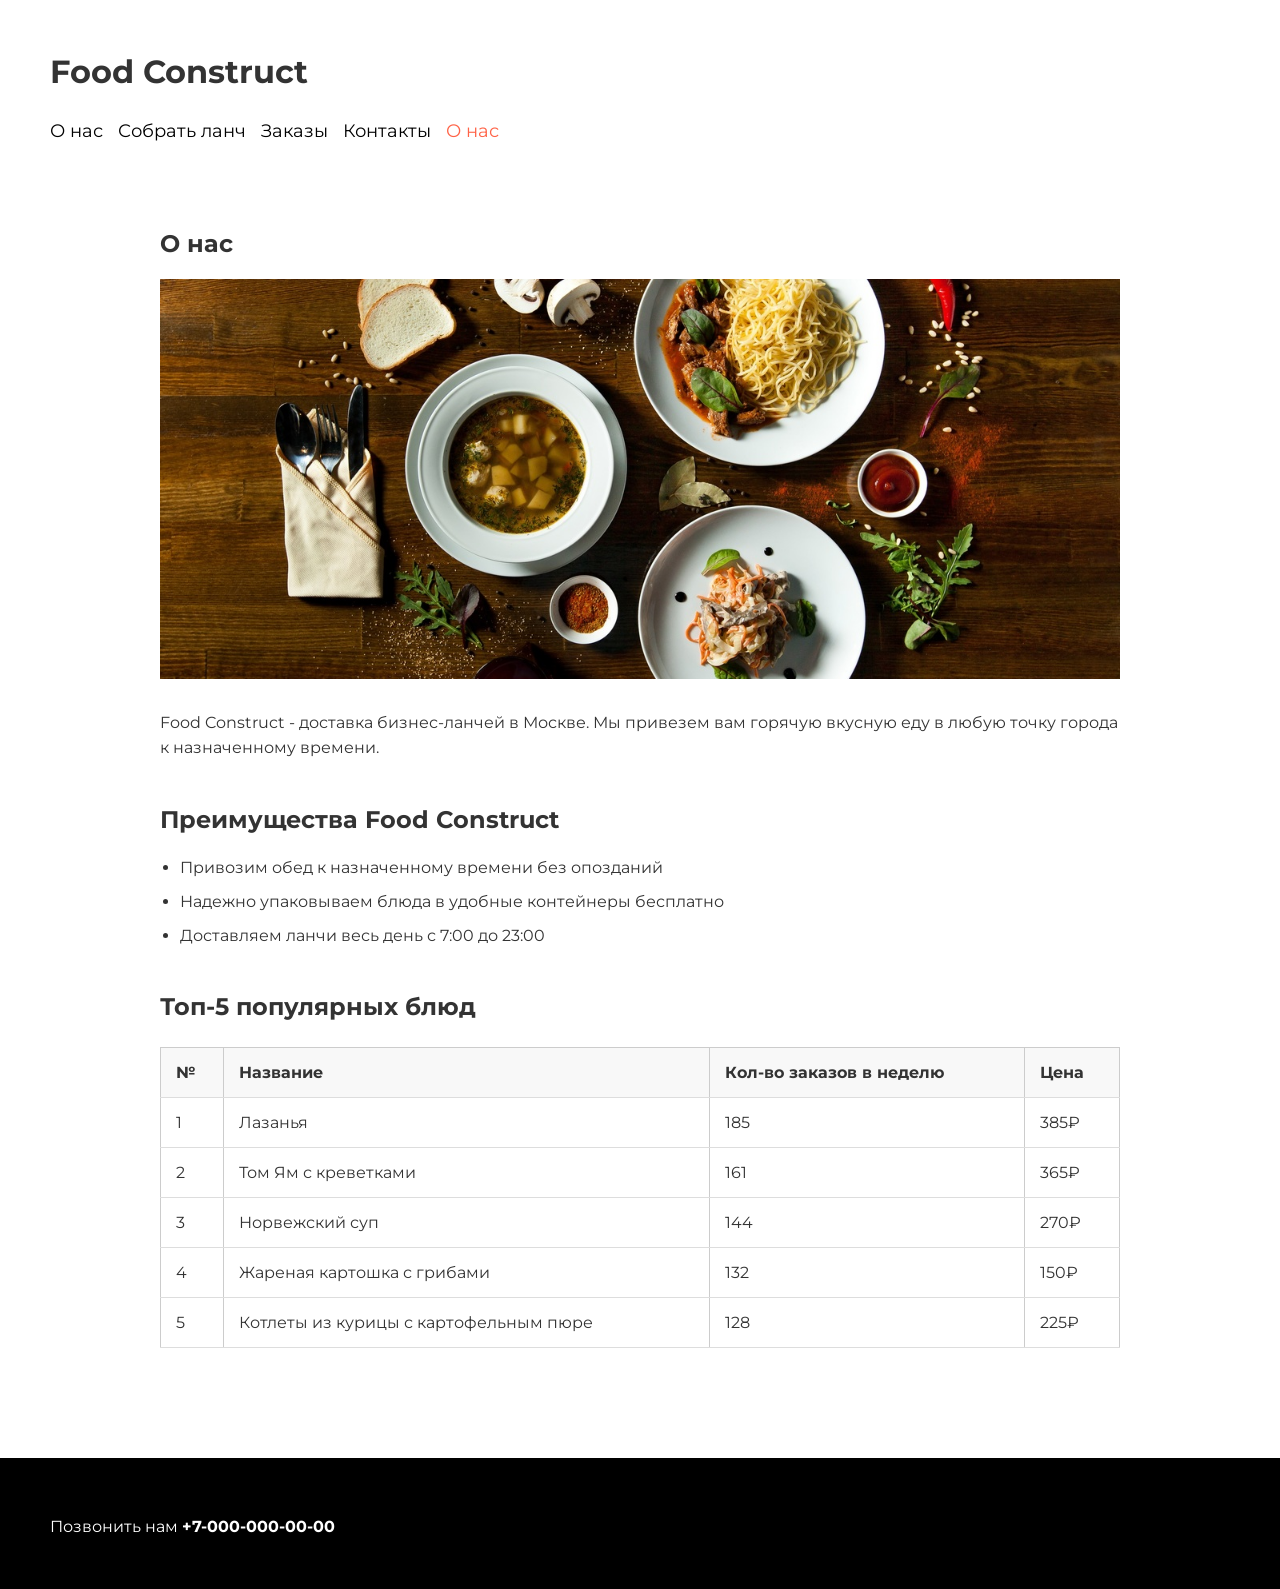
==== index.html @ a6ccbc45 "Add files via upload" ====
﻿﻿
<!DOCTYPE html>
<html lang="ru">
<head>
    <meta charset="UTF-8">
    <meta name="viewport" content="width=device-width, initial-scale=1.0">
    <title>Food Construct - Доставка ланчей</title>
    <!-- Подключаем шрифт Montserrat из Google Fonts -->
    <link rel="preconnect" href="https://fonts.googleapis.com">
    <link rel="preconnect" href="https://fonts.gstatic.com" crossorigin>
    <link href="https://fonts.googleapis.com/css2?family=Montserrat:wght@400;700&display=swap" rel="stylesheet">
    <link rel="stylesheet" href="style.css">
</head>
<body>

    <header>
        <h1>Food Construct</h1>
        <nav>
            <a href="#">О нас</a>
            <a href="lunch.html">Собрать ланч</a>
            <a href="orders.html">Заказы</a>
            <a href="#contacts">Контакты</a>
            <a href="index.html" id="active">О нас</a>
        </nav>
    </header>

    <main>
        <!-- Блок с информацией о компании -->
        <section>
            <h2>О нас</h2>
            <img src="images/food.jpg" alt="Разнообразная еда">
            <p>Food Construct - доставка бизнес-ланчей в Москве. Мы привезем вам горячую вкусную еду в любую точку города к назначенному времени.</p>
        </section>

        <!-- Блок с преимуществами -->
        <section>
            <h2>Преимущества Food Construct</h2>
            <ul>
                <li>Привозим обед к назначенному времени без опозданий</li>
                <li>Надежно упаковываем блюда в удобные контейнеры бесплатно</li>
                <li>Доставляем ланчи весь день с 7:00 до 23:00</li>
            </ul>
        </section>

        <!-- Блок с таблицей популярных блюд -->
        <section>
            <h2>Топ-5 популярных блюд</h2>
            <table>
                <thead>
                    <tr>
                        <th>№</th>
                        <th>Название</th>
                        <th>Кол-во заказов в неделю</th>
                        <th>Цена</th>
                    </tr>
                </thead>
                <tbody>
                    <tr>
                        <td>1</td>
                        <td>Лазанья</td>
                        <td>185</td>
                        <td>385₽</td>
                    </tr>
                    <tr>
                        <td>2</td>
                        <td>Том Ям с креветками</td>
                        <td>161</td>
                        <td>365₽</td>
                    </tr>
                    <tr>
                        <td>3</td>
                        <td>Норвежский суп</td>
                        <td>144</td>
                        <td>270₽</td>
                    </tr>
                    <tr>
                        <td>4</td>
                        <td>Жареная картошка с грибами</td>
                        <td>132</td>
                        <td>150₽</td>
                    </tr>
                    <tr>
                        <td>5</td>
                        <td>Котлеты из курицы с картофельным пюре</td>
                        <td>128</td>
                        <td>225₽</td>
                    </tr>
                </tbody>
            </table>
        </section>
    </main>

    <footer id="contacts">
        <p>Позвонить нам <a href="tel:+70000000000">+7-000-000-00-00</a></p>
    </footer>

</body>
</html>
---- style.css ----
/* Универсальный селектор для настройки box-sizing */
* {
    box-sizing: border-box;
}

body {
    margin: 0;
    padding: 0;
    font-family: 'Montserrat', sans-serif; /* Применяем Google шрифт */
    line-height: 1.6;
    color: #333;
    display: flex;
    flex-direction: column;
    min-height: 100vh;
}

/* Стили для шапки */
header {
    padding: 20px 50px;
    margin-bottom: 20px;
}

header h1 {
    font-size: 32px;
    margin: 0 0 20px 0;
}

nav {
    display: flex;
    gap: 15px;
    flex-wrap: wrap;
}

/* Стили для ссылок */
nav a {
    text-decoration: none;
    font-family: 'Montserrat', sans-serif;
    font-size: 18px;
    color: #000;
    transition: color 0.3s;
}

/* Эффект при наведении на ссылки */
nav a:hover {
    color: #ff6b6b;
}

/* Основной контейнер */
main {
    max-width: 1000px;
    margin: 0 auto;
    padding: 20px;
    flex: 1;
}

section {
    margin-bottom: 40px;
}

h2 {
    font-size: 24px;
    margin-bottom: 15px;
}

/* Стили для изображения */
img {
    width: 100%;
    height: auto;
    max-height: 400px;
    object-fit: cover;
    margin-bottom: 15px;
}

p {
    font-size: 16px;
    margin-bottom: 10px;
}

/* Стили для списка */
ul {
    padding-left: 20px;
}

li {
    margin-bottom: 8px;
}

/* Стили для таблицы */
table {
    width: 100%;
    border-collapse: collapse; /* Обязательное свойство по заданию */
    margin-top: 20px;
}

th, td {
    border: 1px solid #ccc; /* Граница */
    padding: 12px; /* Внутренние отступы */
    text-align: left; /* Выравнивание текста */
}

th {
    background-color: #f9f9f9;
}

/* Стили для футера */
footer {
    background-color: black; /* Обязательно по заданию */
    color: white; /* Обязательно по заданию */
    padding: 40px 50px;
    margin-top: 50px;
}

footer a {
    color: white;
    text-decoration: none;
    font-weight: bold;
}

footer a:hover {
    color: #ccc;
}

#active {
    color: tomato;
}

@media (max-width: 800px) {
    nav {
        justify-content: space-between;
    }

    h1 {
        text-align: center;
    }

    img {
        width: 500px;
    }
}

@media (max-width: 600px) {
    nav {
        flex-direction: column;
        align-items: center;
    }

    nav a {
        font-size: 22px;
    }

    img {
        width: 100%;
    }
}

@media (max-width: 400px) {
    table {
        font-size: 14px;
    }
}

/* Стили для фильтров */
.filters {
    display: flex;
    gap: 10px;
    margin-bottom: 20px;
    flex-wrap: wrap;
}

.filter-btn {
    padding: 8px 16px;
    background-color: #f0f0f0;
    border: 2px solid #ddd;
    border-radius: 20px;
    cursor: pointer;
    font-size: 14px;
    transition: all 0.3s ease;
}

.filter-btn:hover {
    background-color: #e0e0e0;
}

.filter-btn.active {
    background-color: #4CAF50;
    color: white;
    border-color: #4CAF50;
}

/* Скрываем выпадающие списки, но оставляем их для работы формы */
.form-block select {
    display: none;
}
/* Также можно скрыть их подписи (label) */
.form-block label[for="soup"],
.form-block label[for="main"],
.form-block label[for="salad"],
.form-block label[for="drink"],
.form-block label[for="dessert"] {
    display: none;
}

.radio label {
    display: inline-block !important; /* !important заставит их показаться */
    margin-left: 5px;
    cursor: pointer;
}

.form-block label[for="name"],
.form-block label[for="email"],
.form-block label[for="phone"],
.form-block label[for="address"],
.form-block label[for="comment"],
.form-block label[for="time-input"] {
    display: block;
    margin-top: 10px;
    font-weight: bold;
}

/* Таблица заказов */
.table-container { overflow-x: auto; margin-top: 20px; }
table { width: 100%; border-collapse: collapse; background: white; }
th, td { padding: 15px; border-bottom: 1px solid #ddd; text-align: left; }
th { background: #f8f8f8; }

/* Модальное окно */
.modal-overlay {
    position: fixed; top: 0; left: 0; width: 100%; height: 100%;
    background: rgba(0,0,0,0.5); display: flex; justify-content: center; align-items: center;
    z-index: 2000; transition: 0.3s;
}
.modal-overlay.hidden { display: none; }
.modal-window {
    background: white; width: 90%; max-width: 600px; border-radius: 10px;
    box-shadow: 0 5px 20px rgba(0,0,0,0.3); overflow: hidden;
}
.modal-header { padding: 20px; border-bottom: 1px solid #eee; display: flex; justify-content: space-between; align-items: center; }
.modal-close { cursor: pointer; font-size: 24px; }
.modal-body { padding: 20px; max-height: 70vh; overflow-y: auto; line-height: 1.6; }
.modal-footer { padding: 20px; border-top: 1px solid #eee; text-align: right; }
.modal-footer button { margin-left: 10px; padding: 10px 20px; border-radius: 5px; cursor: pointer; }

/* Кнопки иконок */
.action-btn { cursor: pointer; margin-right: 10px; font-size: 18px; text-decoration: none; color: #333; }
.action-btn:hover { color: tomato; }

/* Уведомления */
#notification-container { position: fixed; top: 20px; right: 20px; z-index: 3000; }
.toast { background: #333; color: white; padding: 15px 25px; border-radius: 5px; margin-bottom: 10px; animation: slideIn 0.3s; }
@keyframes slideIn { from { transform: translateX(100%); } to { transform: translateX(0); } }
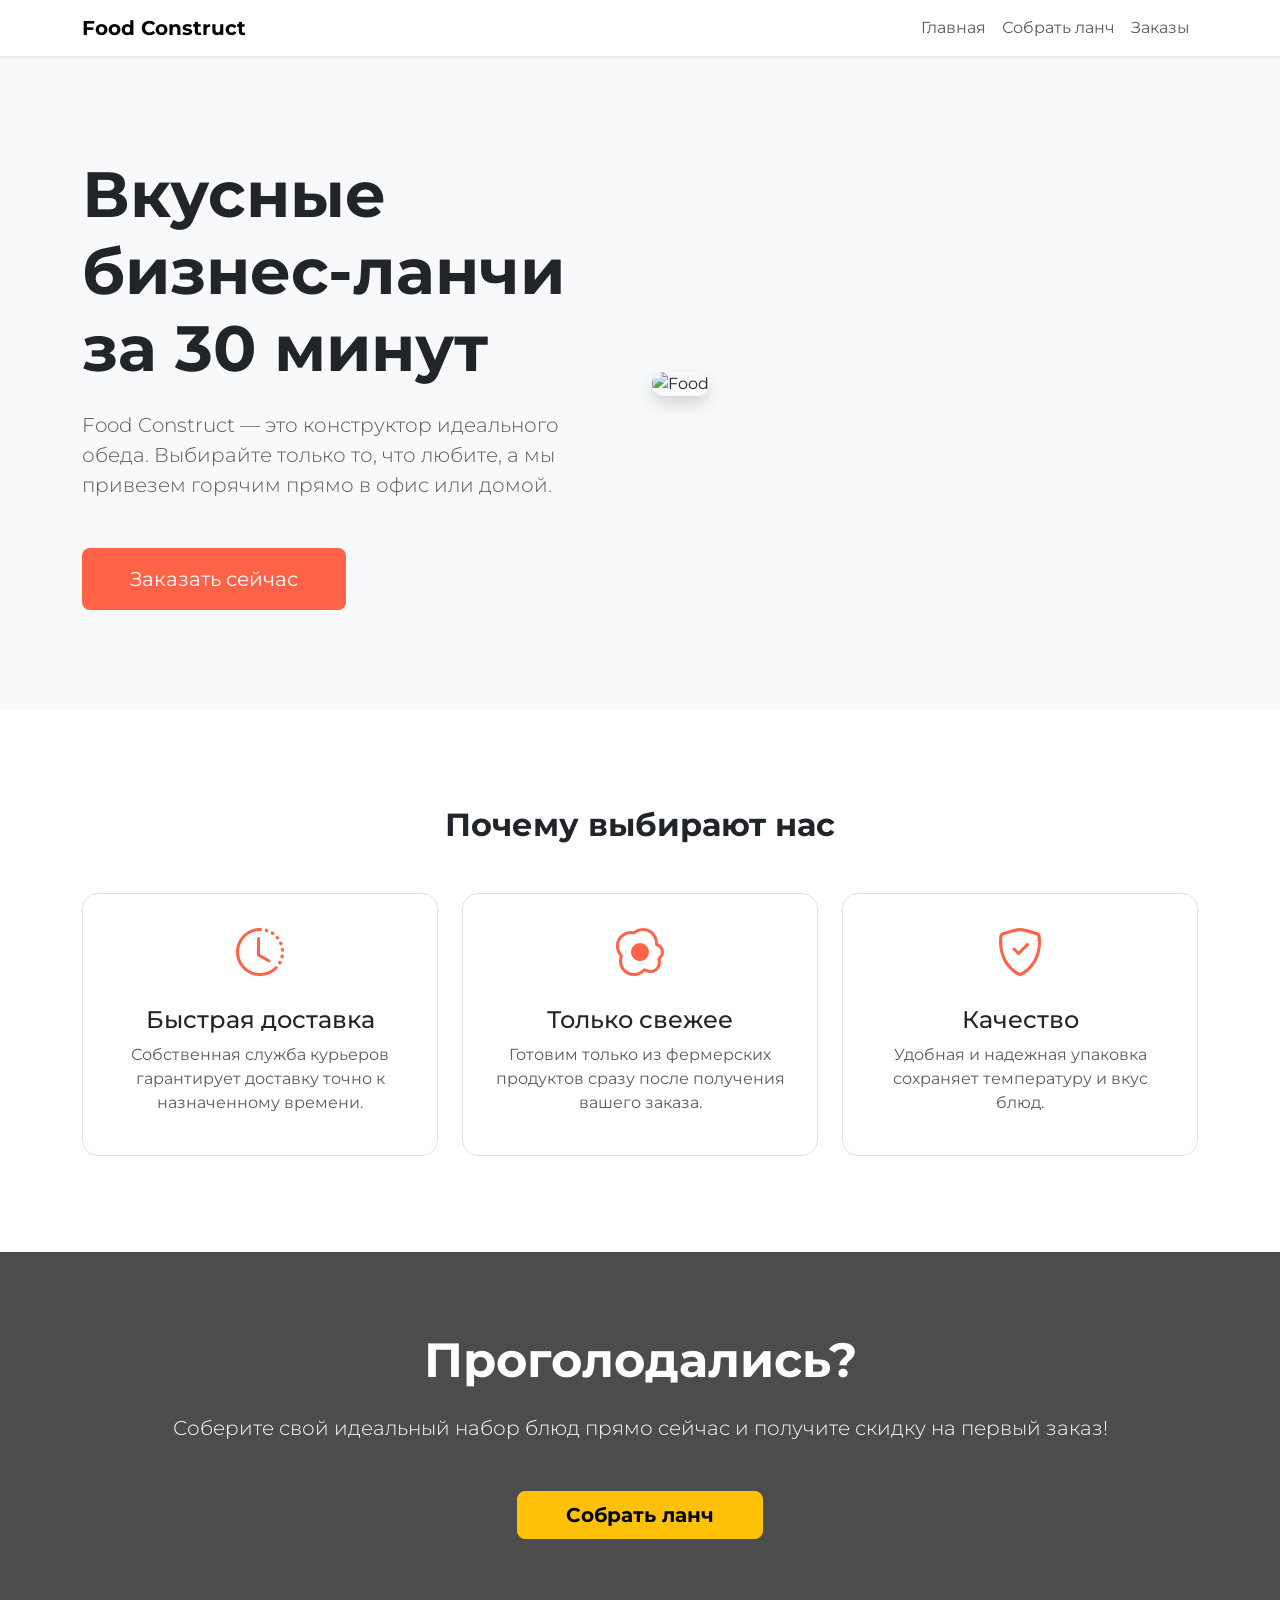
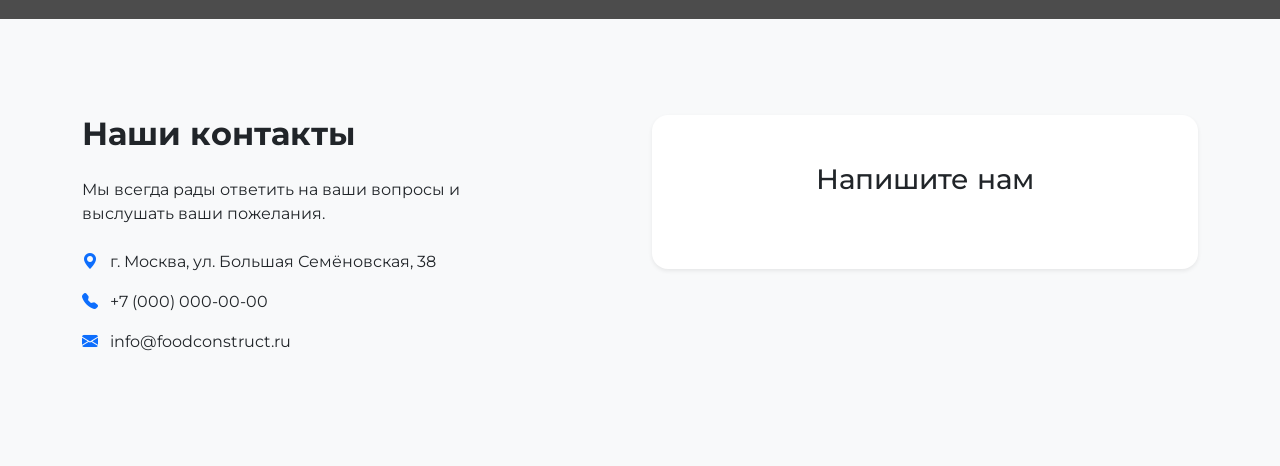
==== commit faa88348: "Add files via upload" ====
--- a/index.html
+++ b/index.html
@@ -1,98 +1,115 @@
-﻿﻿
 <!DOCTYPE html>
 <html lang="ru">
 <head>
     <meta charset="UTF-8">
     <meta name="viewport" content="width=device-width, initial-scale=1.0">
-    <title>Food Construct - Доставка ланчей</title>
-    <!-- Подключаем шрифт Montserrat из Google Fonts -->
-    <link rel="preconnect" href="https://fonts.googleapis.com">
-    <link rel="preconnect" href="https://fonts.gstatic.com" crossorigin>
+    <title>Food Construct — Вкусные ланчи с доставкой</title>
+    
+    <!-- Подключаем Bootstrap 5 CSS -->
+    <link href="https://cdn.jsdelivr.net/npm/bootstrap@5.3.0/dist/css/bootstrap.min.css" rel="stylesheet">
+    <!-- Подключаем иконки Bootstrap -->
+    <link rel="stylesheet" href="https://cdn.jsdelivr.net/npm/bootstrap-icons@1.10.5/font/bootstrap-icons.css">
+    <!-- Твой шрифт из прошлых лаб -->
     <link href="https://fonts.googleapis.com/css2?family=Montserrat:wght@400;700&display=swap" rel="stylesheet">
-    <link rel="stylesheet" href="style.css">
+
+    <style>
+        body { font-family: 'Montserrat', sans-serif; }
+        .hero-section { background-color: #f8f9fa; padding: 100px 0; }
+        .feature-icon { font-size: 3rem; color: #ff6347; }
+        .cta-section { background: linear-gradient(rgba(0,0,0,0.7), rgba(0,0,0,0.7)), url('https://images.unsplash.com/photo-1543353071-873f17a7a088?auto=format&fit=crop&w=1500&q=80'); background-size: cover; background-position: center; color: white; padding: 80px 0; }
+        .btn-primary { background-color: #ff6347; border: none; }
+        .btn-primary:hover { background-color: #e5533d; }
+    </style>
 </head>
 <body>
 
-    <header>
-        <h1>Food Construct</h1>
-        <nav>
-            <a href="#">О нас</a>
-            <a href="lunch.html">Собрать ланч</a>
-            <a href="orders.html">Заказы</a>
-            <a href="#contacts">Контакты</a>
-            <a href="index.html" id="active">О нас</a>
-        </nav>
+    <!-- Навигация -->
+    <nav class="navbar navbar-expand-lg navbar-light bg-white sticky-top shadow-sm">
+        <div class="container">
+            <a class="navbar-brand fw-bold" href="#">Food Construct</a>
+            <button class="navbar-toggler" type="button" data-bs-toggle="collapse" data-bs-target="#navbarNav">
+                <span class="navbar-toggler-icon"></span>
+            </button>
+            <div class="collapse navbar-collapse" id="navbarNav">
+                <ul class="navbar-nav ms-auto">
+                    <li class="nav-item"><a class="nav-link" href="landing.html">Главная</a></li>
+                    <li class="nav-item"><a class="nav-link" href="lunch.html">Собрать ланч</a></li>
+                    <li class="nav-item"><a class="nav-link" href="orders.html">Заказы</a></li>
+                </ul>
+            </div>
+        </div>
+    </nav>
+
+    <!-- 1. Hero Section -->
+    <header class="hero-section">
+        <div class="container">
+            <div class="row align-items-center">
+                <div class="col-lg-6">
+                    <h1 class="display-3 fw-bold mb-4">Вкусные бизнес-ланчи за 30 минут</h1>
+                    <p class="lead mb-5 text-muted">Food Construct — это конструктор идеального обеда. Выбирайте только то, что любите, а мы привезем горячим прямо в офис или домой.</p>
+                    <a href="lunch.html" class="btn btn-primary btn-lg px-5 py-3">Заказать сейчас</a>
+                </div>
+                <div class="col-lg-6 mt-5 mt-lg-0">
+                    <img src="https://images.unsplash.com/photo-1504674900247-0877df9cc836?auto=format&fit=crop&w=800&q=80" class="img-fluid rounded-5 shadow" alt="Food">
+                </div>
+            </div>
+        </div>
     </header>
 
-    <main>
-        <!-- Блок с информацией о компании -->
-        <section>
-            <h2>О нас</h2>
-            <img src="images/food.jpg" alt="Разнообразная еда">
-            <p>Food Construct - доставка бизнес-ланчей в Москве. Мы привезем вам горячую вкусную еду в любую точку города к назначенному времени.</p>
-        </section>
+    <!-- 2. Преимущества (Grid System) -->
+    <section class="py-5">
+        <div class="container py-5 text-center">
+            <h2 class="mb-5 fw-bold">Почему выбирают нас</h2>
+            <div class="row g-4">
+                <div class="col-md-4">
+                    <div class="p-4 border rounded-4 h-100">
+                        <i class="bi bi-clock-history feature-icon"></i>
+                        <h4 class="mt-3">Быстрая доставка</h4>
+                        <p class="text-muted">Собственная служба курьеров гарантирует доставку точно к назначенному времени.</p>
+                    </div>
+                </div>
+                <div class="col-md-4">
+                    <div class="p-4 border rounded-4 h-100">
+                        <i class="bi bi-egg-fried feature-icon"></i>
+                        <h4 class="mt-3">Только свежее</h4>
+                        <p class="text-muted">Готовим только из фермерских продуктов сразу после получения вашего заказа.</p>
+                    </div>
+                </div>
+                <div class="col-md-4">
+                    <div class="p-4 border rounded-4 h-100">
+                        <i class="bi bi-shield-check feature-icon"></i>
+                        <h4 class="mt-3">Качество</h4>
+                        <p class="text-muted">Удобная и надежная упаковка сохраняет температуру и вкус блюд.</p>
+                    </div>
+                </div>
+            </div>
+        </div>
+    </section>
 
-        <!-- Блок с преимуществами -->
-        <section>
-            <h2>Преимущества Food Construct</h2>
-            <ul>
-                <li>Привозим обед к назначенному времени без опозданий</li>
-                <li>Надежно упаковываем блюда в удобные контейнеры бесплатно</li>
-                <li>Доставляем ланчи весь день с 7:00 до 23:00</li>
-            </ul>
-        </section>
+    <!-- 3. CTA (Call to Action) -->
+    <section class="cta-section text-center">
+        <div class="container">
+            <h2 class="display-5 fw-bold mb-4">Проголодались?</h2>
+            <p class="lead mb-5">Соберите свой идеальный набор блюд прямо сейчас и получите скидку на первый заказ!</p>
+            <a href="lunch.html" class="btn btn-warning btn-lg px-5 fw-bold">Собрать ланч</a>
+        </div>
+    </section>
 
-        <!-- Блок с таблицей популярных блюд -->
-        <section>
-            <h2>Топ-5 популярных блюд</h2>
-            <table>
-                <thead>
-                    <tr>
-                        <th>№</th>
-                        <th>Название</th>
-                        <th>Кол-во заказов в неделю</th>
-                        <th>Цена</th>
-                    </tr>
-                </thead>
-                <tbody>
-                    <tr>
-                        <td>1</td>
-                        <td>Лазанья</td>
-                        <td>185</td>
-                        <td>385₽</td>
-                    </tr>
-                    <tr>
-                        <td>2</td>
-                        <td>Том Ям с креветками</td>
-                        <td>161</td>
-                        <td>365₽</td>
-                    </tr>
-                    <tr>
-                        <td>3</td>
-                        <td>Норвежский суп</td>
-                        <td>144</td>
-                        <td>270₽</td>
-                    </tr>
-                    <tr>
-                        <td>4</td>
-                        <td>Жареная картошка с грибами</td>
-                        <td>132</td>
-                        <td>150₽</td>
-                    </tr>
-                    <tr>
-                        <td>5</td>
-                        <td>Котлеты из курицы с картофельным пюре</td>
-                        <td>128</td>
-                        <td>225₽</td>
-                    </tr>
-                </tbody>
-            </table>
-        </section>
-    </main>
-
-    <footer id="contacts">
-        <p>Позвонить нам <a href="tel:+70000000000">+7-000-000-00-00</a></p>
-    </footer>
-
-</body>
-</html>+    <!-- 4. Обратная связь и контакты -->
+    <section class="py-5 bg-light">
+        <div class="container py-5">
+            <div class="row justify-content-between">
+                <!-- Контакты -->
+                <div class="col-lg-5 mb-5 mb-lg-0">
+                    <h2 class="fw-bold mb-4">Наши контакты</h2>
+                    <p class="mb-4">Мы всегда рады ответить на ваши вопросы и выслушать ваши пожелания.</p>
+                    <p><i class="bi bi-geo-alt-fill me-2 text-primary"></i> г. Москва, ул. Большая Семёновская, 38</p>
+                    <p><i class="bi bi-telephone-fill me-2 text-primary"></i> +7 (000) 000-00-00</p>
+                    <p><i class="bi bi-envelope-fill me-2 text-primary"></i> info@foodconstruct.ru</p>
+                </div>
+                <!-- Форма -->
+                <div class="col-lg-6">
+                    <div class="bg-white p-4 p-md-5 rounded-4 shadow-sm">
+                        <h3 class="mb-4 text-center">Напишите нам</h3>
+                        <form>
+                            <div class="mb-3">
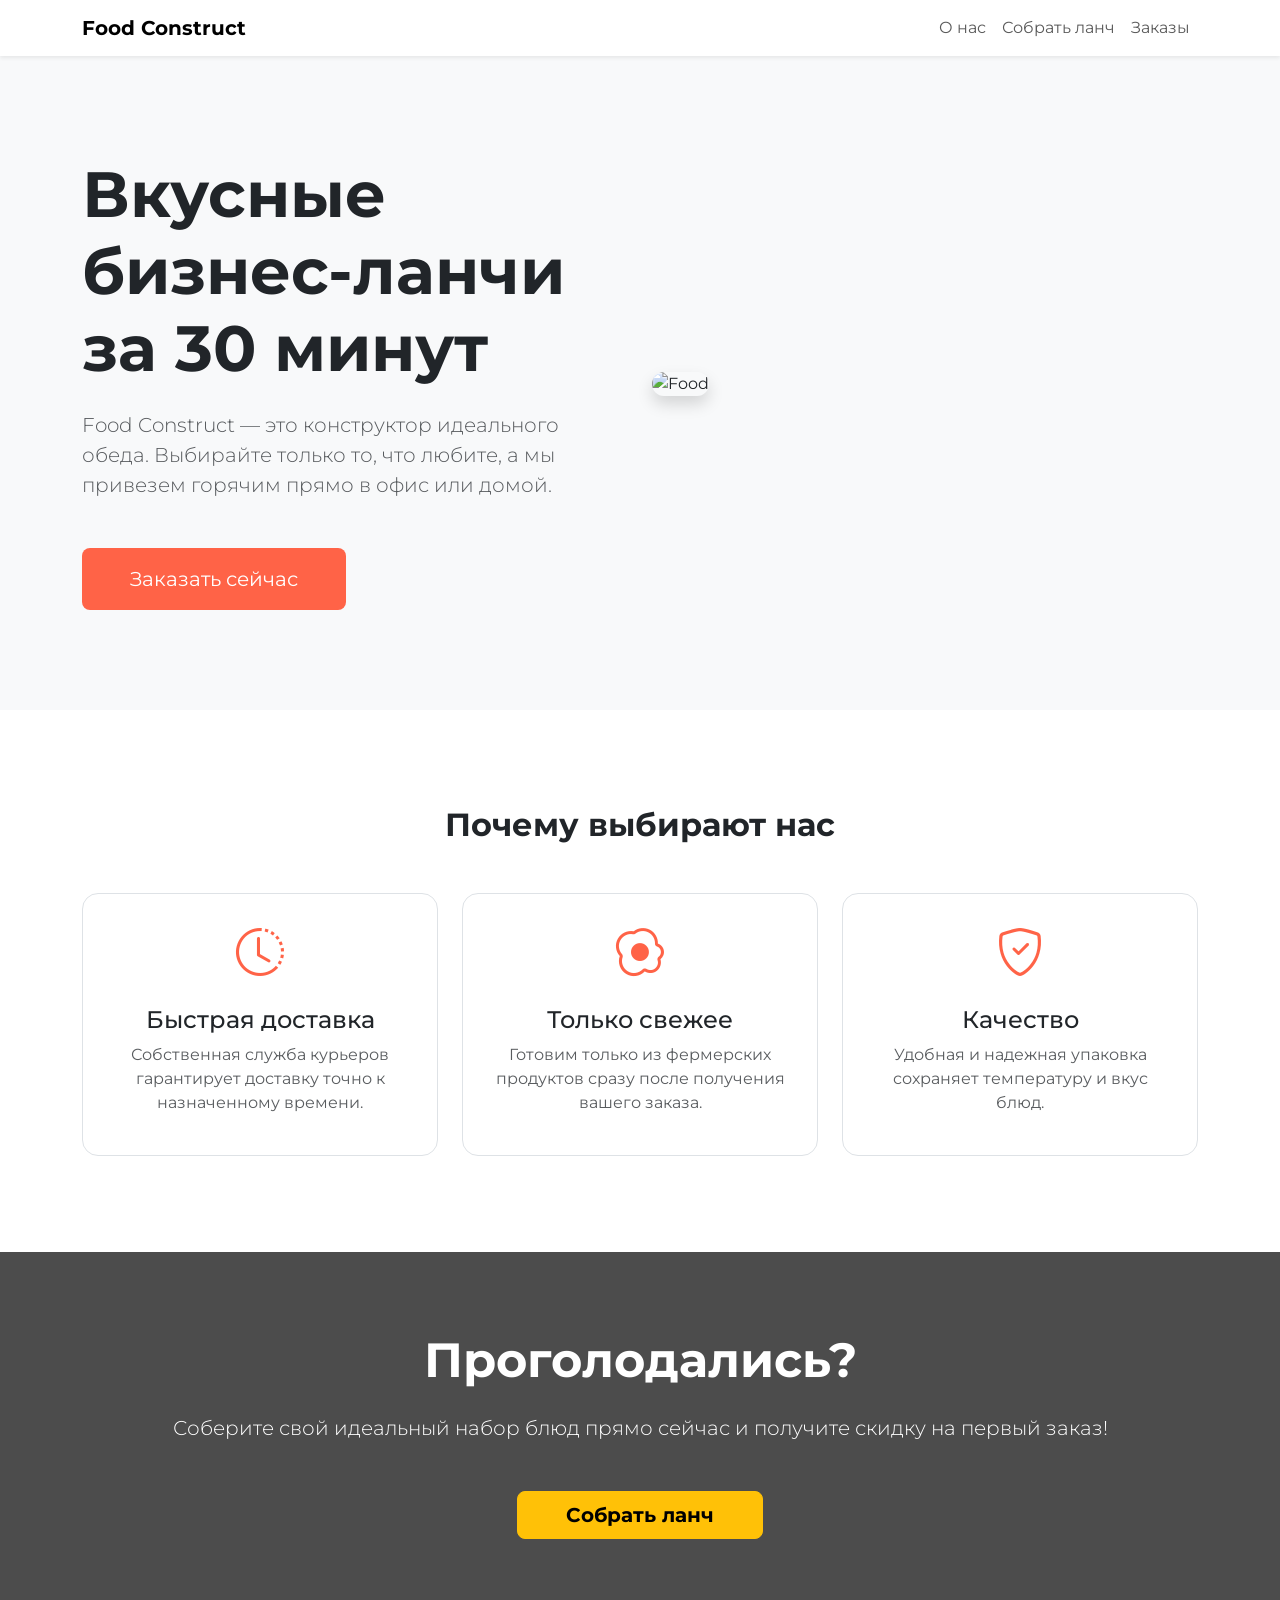
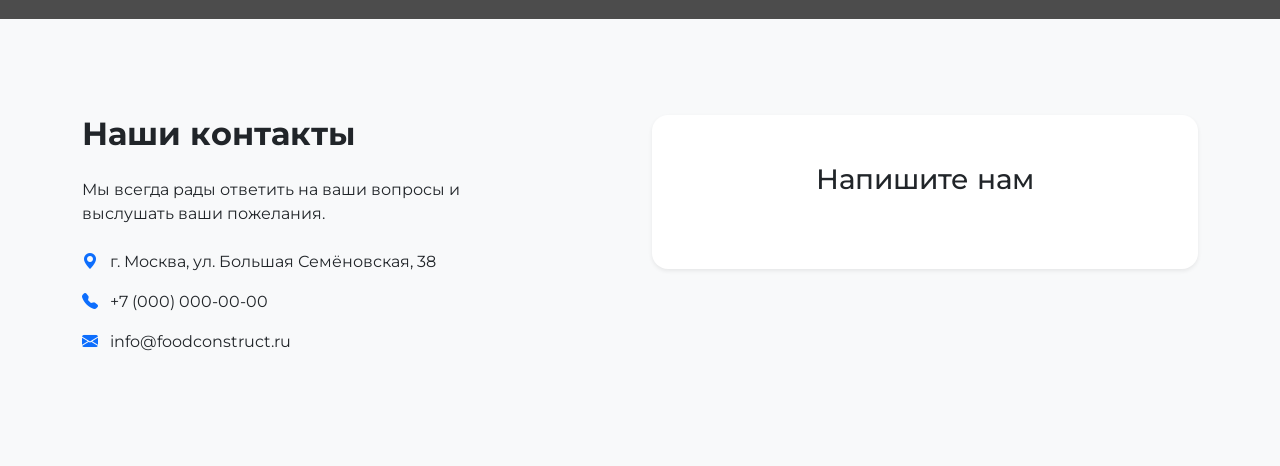
==== commit 9020e7e7: "Add files via upload" ====
--- a/index.html
+++ b/index.html
@@ -32,7 +32,8 @@
             </button>
             <div class="collapse navbar-collapse" id="navbarNav">
                 <ul class="navbar-nav ms-auto">
-                    <li class="nav-item"><a class="nav-link" href="landing.html">Главная</a></li>
+                    
+                    <li class="nav-item"><a class="nav-link" href="about.html">О нас</a></li>
                     <li class="nav-item"><a class="nav-link" href="lunch.html">Собрать ланч</a></li>
                     <li class="nav-item"><a class="nav-link" href="orders.html">Заказы</a></li>
                 </ul>
